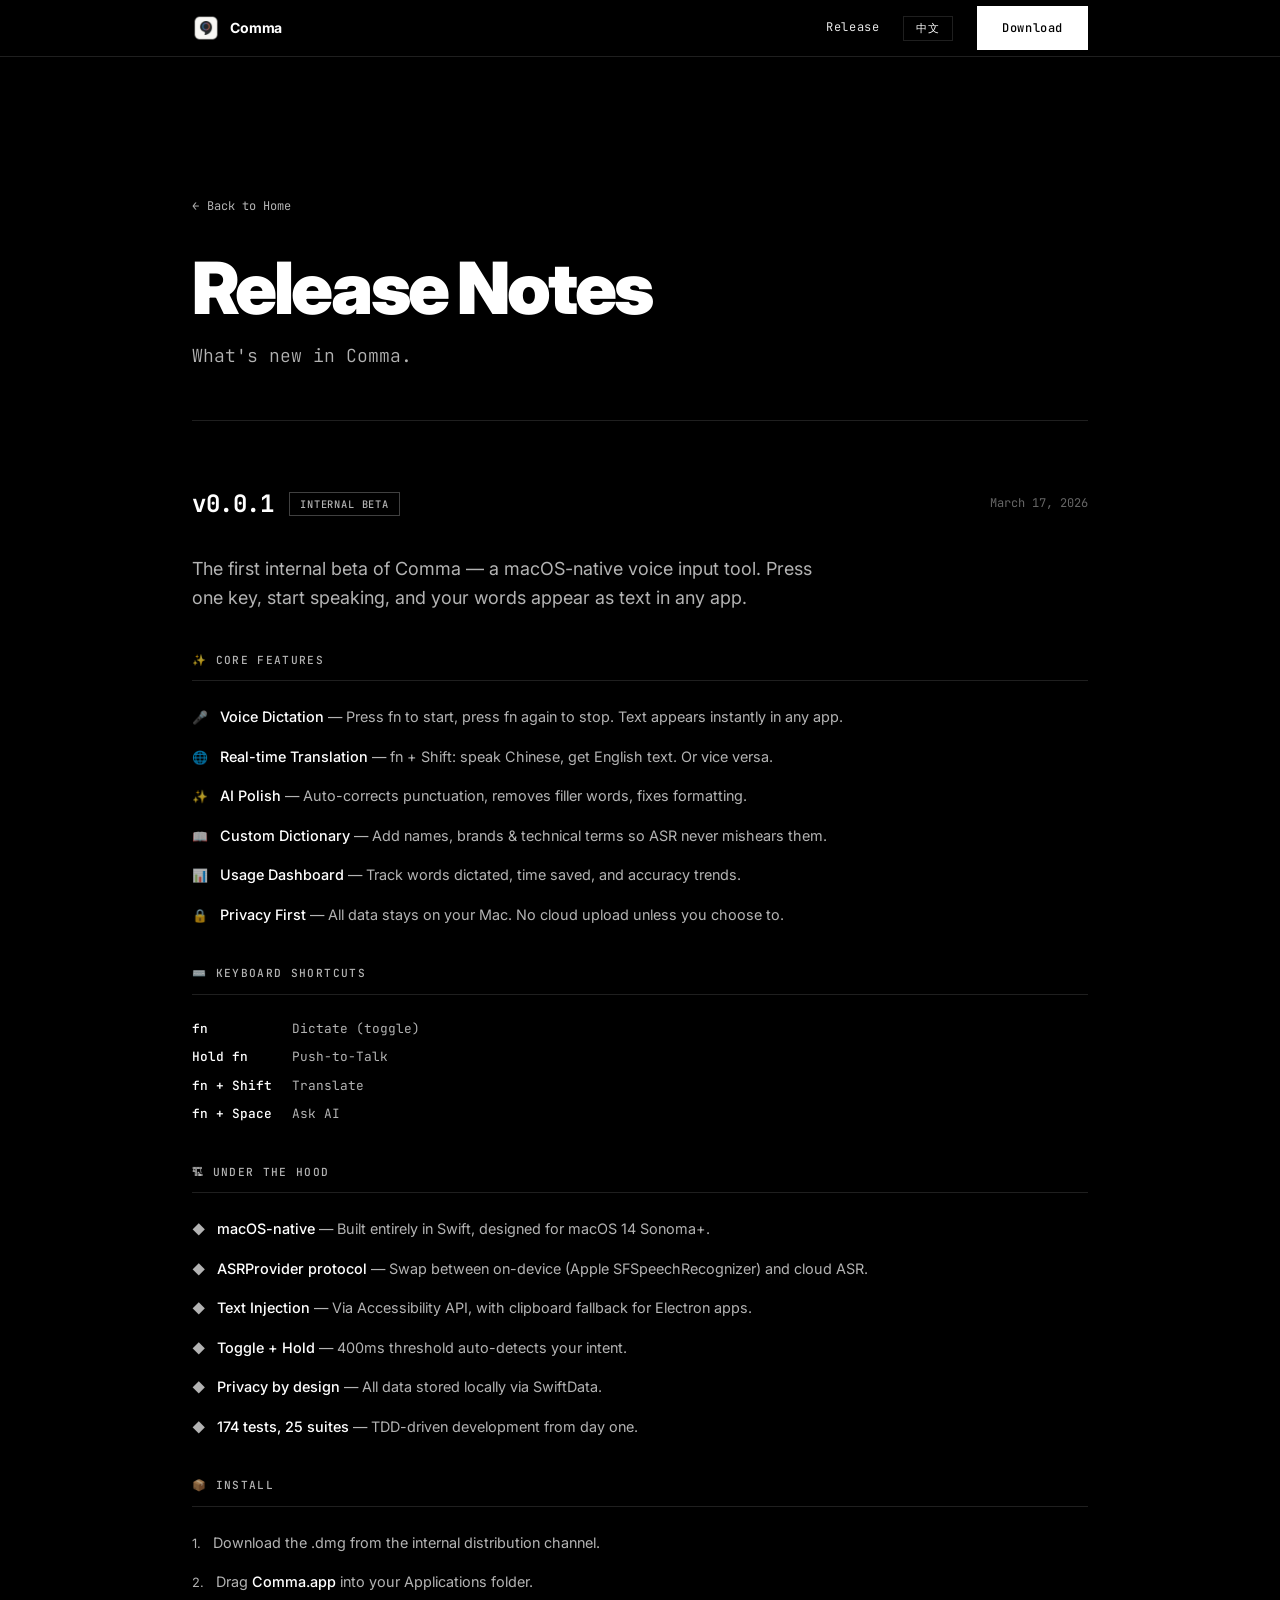
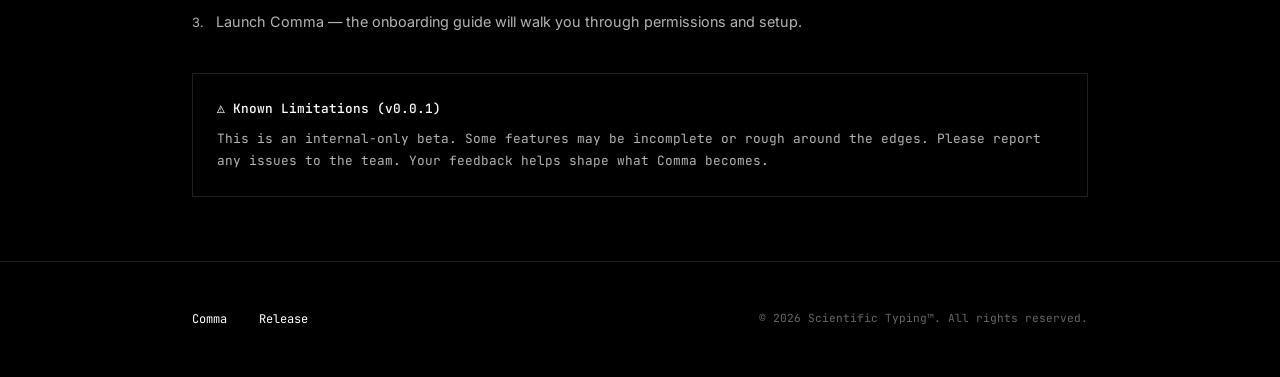
==== release.html @ 28bff894 "feat: add Release Notes page (v0.0.1 internal beta, bilingual EN/ZH)" ====
<!DOCTYPE html>
<html lang="en">

<head>
    <meta charset="UTF-8">
    <meta name="viewport" content="width=device-width, initial-scale=1.0">
    <title>Comma — Release Notes</title>
    <meta name="description" content="Comma release notes and changelog. Voice as a Keyboard for macOS.">
    <link rel="stylesheet" href="styles.css">
    <link rel="icon" href="app-icon.png" type="image/png">
    <style>
        /* ─── Release Page Overrides ─── */
        .release-page { padding-top: calc(var(--grid) * 14); }

        .release-header {
            padding: calc(var(--grid) * 10) 0 calc(var(--grid) * 6);
            border-bottom: 1px solid var(--gray-dim);
        }
        .release-header .label { margin-bottom: calc(var(--grid) * 2); }

        .release-entry {
            padding: calc(var(--grid) * 8) 0;
            border-bottom: 1px solid var(--gray-dim);
        }
        .release-entry:last-child { border-bottom: none; }

        .release-meta {
            display: flex; align-items: center; gap: calc(var(--grid) * 2);
            margin-bottom: calc(var(--grid) * 4); flex-wrap: wrap;
        }
        .release-version {
            font-family: var(--font-mono); font-size: 1.5rem; font-weight: 700;
            letter-spacing: -0.02em;
        }
        .release-badge {
            font-family: var(--font-mono); font-size: 0.65rem; font-weight: 500;
            letter-spacing: 0.08em; text-transform: uppercase;
            padding: 3px 10px; border: 1px solid rgba(255,255,255,0.25);
            color: var(--gray-text);
        }
        .release-date {
            font-family: var(--font-mono); font-size: 0.75rem;
            color: var(--gray-mid); margin-left: auto;
        }

        .release-summary {
            font-family: var(--font-sans); font-size: 1.125rem; line-height: 1.6;
            color: var(--gray-text); margin-bottom: calc(var(--grid) * 5);
            max-width: 640px;
        }

        .release-section { margin-bottom: calc(var(--grid) * 5); }
        .release-section-title {
            font-family: var(--font-mono); font-size: 0.7rem; font-weight: 500;
            letter-spacing: 0.12em; text-transform: uppercase;
            color: var(--gray-text);
            padding-bottom: calc(var(--grid) * 1.5);
            border-bottom: 1px solid var(--gray-dim);
            margin-bottom: calc(var(--grid) * 3);
        }

        .release-list { list-style: none; display: flex; flex-direction: column; gap: calc(var(--grid) * 2); }
        .release-list li {
            display: flex; align-items: flex-start; gap: 12px;
            font-family: var(--font-sans); font-size: 0.9rem; line-height: 1.6;
            color: var(--gray-text);
        }
        .release-list li .icon {
            font-size: 0.8rem; flex-shrink: 0; margin-top: 3px;
        }
        .release-list li strong { color: var(--white); font-weight: 500; }

        .release-shortcuts {
            display: grid; grid-template-columns: auto 1fr; gap: 8px 20px;
            font-family: var(--font-mono); font-size: 0.8rem;
        }
        .release-shortcuts dt { color: var(--white); font-weight: 500; }
        .release-shortcuts dd { color: var(--gray-text); margin: 0; }

        .release-note-box {
            border: 1px solid var(--gray-dim); padding: calc(var(--grid) * 3);
            margin-top: calc(var(--grid) * 4);
        }
        .release-note-box p {
            font-family: var(--font-mono); font-size: 0.8rem; line-height: 1.7;
            color: var(--gray-text);
        }
        .release-note-box .note-title {
            font-weight: 500; color: var(--white); margin-bottom: calc(var(--grid) * 1);
        }

        .back-link {
            display: inline-flex; align-items: center; gap: 8px;
            font-family: var(--font-mono); font-size: 0.75rem;
            color: var(--gray-text); border-bottom: none;
            transition: color var(--dur);
        }
        .back-link:hover { color: var(--white); opacity: 1; }
    </style>
</head>

<body data-lang="en">

    <!-- Navigation -->
    <nav id="mainNav">
        <div class="container">
            <a href="index.html" class="brand">
                <img src="app-icon.png" alt="Comma" class="brand-icon">
                <span>Comma</span>
            </a>
            <div class="links">
                <a href="release.html" style="color:var(--white);opacity:0.9;"><span data-i18n="nav_release">Release</span></a>
                <button class="lang-toggle" id="langToggle" aria-label="Switch language">
                    <span class="lang-label" data-lang="en">中文</span>
                    <span class="lang-label" data-lang="zh" style="display:none;">EN</span>
                </button>
                <a href="index.html#install" class="btn btn-filled"><span data-i18n="nav_download">Download</span></a>
            </div>
        </div>
    </nav>

    <div class="release-page">
        <div class="container">

            <!-- Header -->
            <div class="release-header">
                <a href="index.html" class="back-link">← <span data-i18n="back_home">Back to Home</span></a>
                <h1 class="mt-4" data-i18n="release_title">Release Notes</h1>
                <p class="subtitle mt-2" data-i18n="release_desc">What's new in Comma.</p>
            </div>

            <!-- v0.0.1 -->
            <div class="release-entry">
                <div class="release-meta">
                    <span class="release-version">v0.0.1</span>
                    <span class="release-badge" data-i18n="badge_alpha">Internal Beta</span>
                    <span class="release-date">March 17, 2026</span>
                </div>

                <p class="release-summary" data-i18n="v001_summary">
                    The first internal beta of Comma — a macOS-native voice input tool. Press one key, start speaking, and your words appear as text in any app.
                </p>

                <!-- Core Features -->
                <div class="release-section">
                    <h3 class="release-section-title" data-i18n="section_features">✨ Core Features</h3>
                    <ul class="release-list">
                        <li><span class="icon">🎤</span> <span data-i18n="feat_1"><strong>Voice Dictation</strong> — Press fn to start, press fn again to stop. Text appears instantly in any app.</span></li>
                        <li><span class="icon">🌐</span> <span data-i18n="feat_2"><strong>Real-time Translation</strong> — fn + Shift: speak Chinese, get English text. Or vice versa.</span></li>
                        <li><span class="icon">✨</span> <span data-i18n="feat_3"><strong>AI Polish</strong> — Auto-corrects punctuation, removes filler words, fixes formatting.</span></li>
                        <li><span class="icon">📖</span> <span data-i18n="feat_4"><strong>Custom Dictionary</strong> — Add names, brands & technical terms so ASR never mishears them.</span></li>
                        <li><span class="icon">📊</span> <span data-i18n="feat_5"><strong>Usage Dashboard</strong> — Track words dictated, time saved, and accuracy trends.</span></li>
                        <li><span class="icon">🔒</span> <span data-i18n="feat_6"><strong>Privacy First</strong> — All data stays on your Mac. No cloud upload unless you choose to.</span></li>
                    </ul>
                </div>

                <!-- Keyboard Shortcuts -->
                <div class="release-section">
                    <h3 class="release-section-title" data-i18n="section_shortcuts">⌨️ Keyboard Shortcuts</h3>
                    <dl class="release-shortcuts">
                        <dt>fn</dt>
                        <dd data-i18n="sc_1">Dictate (toggle)</dd>
                        <dt data-i18n="sc_hold">Hold fn</dt>
                        <dd data-i18n="sc_2">Push-to-Talk</dd>
                        <dt>fn + Shift</dt>
                        <dd data-i18n="sc_3">Translate</dd>
                        <dt>fn + Space</dt>
                        <dd data-i18n="sc_4">Ask AI</dd>
                    </dl>
                </div>

                <!-- Architecture -->
                <div class="release-section">
                    <h3 class="release-section-title" data-i18n="section_arch">🏗 Under the Hood</h3>
                    <ul class="release-list">
                        <li><span class="icon">◆</span> <span data-i18n="arch_1"><strong>macOS-native</strong> — Built entirely in Swift, designed for macOS 14 Sonoma+.</span></li>
                        <li><span class="icon">◆</span> <span data-i18n="arch_2"><strong>ASRProvider protocol</strong> — Swap between on-device (Apple SFSpeechRecognizer) and cloud ASR.</span></li>
                        <li><span class="icon">◆</span> <span data-i18n="arch_3"><strong>Text Injection</strong> — Via Accessibility API, with clipboard fallback for Electron apps.</span></li>
                        <li><span class="icon">◆</span> <span data-i18n="arch_4"><strong>Toggle + Hold</strong> — 400ms threshold auto-detects your intent.</span></li>
                        <li><span class="icon">◆</span> <span data-i18n="arch_5"><strong>Privacy by design</strong> — All data stored locally via SwiftData.</span></li>
                        <li><span class="icon">◆</span> <span data-i18n="arch_6"><strong>174 tests, 25 suites</strong> — TDD-driven development from day one.</span></li>
                    </ul>
                </div>

                <!-- Install -->
                <div class="release-section">
                    <h3 class="release-section-title" data-i18n="section_install">📦 Install</h3>
                    <ul class="release-list">
                        <li><span class="icon">1.</span> <span data-i18n="inst_1">Download the .dmg from the internal distribution channel.</span></li>
                        <li><span class="icon">2.</span> <span data-i18n="inst_2">Drag <strong>Comma.app</strong> into your Applications folder.</span></li>
                        <li><span class="icon">3.</span> <span data-i18n="inst_3">Launch Comma — the onboarding guide will walk you through permissions and setup.</span></li>
                    </ul>
                </div>

                <!-- Known Limitations -->
                <div class="release-note-box">
                    <p class="note-title" data-i18n="note_title">⚠️ Known Limitations (v0.0.1)</p>
                    <p data-i18n="note_body">This is an internal-only beta. Some features may be incomplete or rough around the edges. Please report any issues to the team. Your feedback helps shape what Comma becomes.</p>
                </div>

            </div>
        </div>
    </div>

    <!-- Footer -->
    <footer>
        <div class="container">
            <div class="footer-links">
                <a href="index.html">Comma</a>
                <a href="release.html"><span data-i18n="nav_release">Release</span></a>
            </div>
            <p class="copyright">© 2026 Scientific Typing™. All rights reserved.</p>
        </div>
    </footer>

    <script>
        const i18n = {
            en: {
                nav_release: 'Release',
                nav_download: 'Download',
                back_home: 'Back to Home',
                release_title: 'Release Notes',
                release_desc: "What's new in Comma.",
                badge_alpha: 'Internal Beta',
                v001_summary: 'The first internal beta of Comma — a macOS-native voice input tool. Press one key, start speaking, and your words appear as text in any app.',
                section_features: '✨ Core Features',
                feat_1: '<strong>Voice Dictation</strong> — Press fn to start, press fn again to stop. Text appears instantly in any app.',
                feat_2: '<strong>Real-time Translation</strong> — fn + Shift: speak Chinese, get English text. Or vice versa.',
                feat_3: '<strong>AI Polish</strong> — Auto-corrects punctuation, removes filler words, fixes formatting.',
                feat_4: '<strong>Custom Dictionary</strong> — Add names, brands & technical terms so ASR never mishears them.',
                feat_5: '<strong>Usage Dashboard</strong> — Track words dictated, time saved, and accuracy trends.',
                feat_6: '<strong>Privacy First</strong> — All data stays on your Mac. No cloud upload unless you choose to.',
                section_shortcuts: '⌨️ Keyboard Shortcuts',
                sc_1: 'Dictate (toggle)',
                sc_hold: 'Hold fn',
                sc_2: 'Push-to-Talk',
                sc_3: 'Translate',
                sc_4: 'Ask AI',
                section_arch: '🏗 Under the Hood',
                arch_1: '<strong>macOS-native</strong> — Built entirely in Swift, designed for macOS 14 Sonoma+.',
                arch_2: '<strong>ASRProvider protocol</strong> — Swap between on-device (Apple SFSpeechRecognizer) and cloud ASR.',
                arch_3: '<strong>Text Injection</strong> — Via Accessibility API, with clipboard fallback for Electron apps.',
                arch_4: '<strong>Toggle + Hold</strong> — 400ms threshold auto-detects your intent.',
                arch_5: '<strong>Privacy by design</strong> — All data stored locally via SwiftData.',
                arch_6: '<strong>174 tests, 25 suites</strong> — TDD-driven development from day one.',
                section_install: '📦 Install',
                inst_1: 'Download the .dmg from the internal distribution channel.',
                inst_2: 'Drag <strong>Comma.app</strong> into your Applications folder.',
                inst_3: 'Launch Comma — the onboarding guide will walk you through permissions and setup.',
                note_title: '⚠️ Known Limitations (v0.0.1)',
                note_body: 'This is an internal-only beta. Some features may be incomplete or rough around the edges. Please report any issues to the team. Your feedback helps shape what Comma becomes.',
            },
            zh: {
                nav_release: '版本动态',
                nav_download: '下载',
                back_home: '返回首页',
                release_title: '版本动态',
                release_desc: 'Comma 的最新更新。',
                badge_alpha: '内部测试',
                v001_summary: 'Comma 首个内部测试版 — 一款 macOS 原生语音输入工具。按一个键，开始说话，文字直接出现在你正在使用的任何应用中。',
                section_features: '✨ 核心功能',
                feat_1: '<strong>语音输入</strong> — 按 fn 开始，再按 fn 结束。文字即时出现在任何应用中。',
                feat_2: '<strong>实时翻译</strong> — fn + Shift：说中文出英文，反之亦然。',
                feat_3: '<strong>AI 润色</strong> — 自动纠正标点、去除口头语、优化格式。',
                feat_4: '<strong>自定义词典</strong> — 添加人名、品牌名和专业术语，语音识别不再出错。',
                feat_5: '<strong>使用仪表板</strong> — 追踪输入字数、节省时间和准确率趋势。',
                feat_6: '<strong>隐私优先</strong> — 所有数据存在本地 Mac 上，不会上传到云端。',
                section_shortcuts: '⌨️ 快捷键',
                sc_1: '语音输入（切换）',
                sc_hold: '长按 fn',
                sc_2: '按住说话',
                sc_3: '翻译模式',
                sc_4: 'AI 问答',
                section_arch: '🏗 技术架构',
                arch_1: '<strong>macOS 原生</strong> — 全 Swift 开发，专为 macOS 14 Sonoma+ 设计。',
                arch_2: '<strong>ASRProvider 协议</strong> — 可在本地（Apple SFSpeechRecognizer）和云端 ASR 间切换。',
                arch_3: '<strong>文本注入</strong> — 通过辅助功能 API 实现，Electron 应用使用剪贴板兜底。',
                arch_4: '<strong>切换 + 长按</strong> — 400ms 阈值自动检测你的操作意图。',
                arch_5: '<strong>隐私优先</strong> — 所有数据通过 SwiftData 存储在本地。',
                arch_6: '<strong>174 个测试，25 个测试套件</strong> — 从第一天起采用 TDD 开发。',
                section_install: '📦 安装',
                inst_1: '从内部分发渠道下载 .dmg 安装包。',
                inst_2: '将 <strong>Comma.app</strong> 拖入「应用程序」文件夹。',
                inst_3: '启动 Comma — 引导程序会带你完成权限设置。',
                note_title: '⚠️ 已知限制（v0.0.1）',
                note_body: '这是内部测试版，部分功能可能尚未完善。请向团队反馈你遇到的任何问题，你的反馈将帮助塑造 Comma 的未来。',
            }
        };

        let currentLang = 'en';
        function setLang(lang) {
            currentLang = lang;
            document.body.setAttribute('data-lang', lang);
            document.querySelectorAll('[data-i18n]').forEach(el => {
                const key = el.getAttribute('data-i18n');
                if (i18n[lang][key]) {
                    if (i18n[lang][key].includes('<strong>')) {
                        el.innerHTML = i18n[lang][key];
                    } else {
                        el.textContent = i18n[lang][key];
                    }
                }
            });
            document.querySelectorAll('.lang-label').forEach(el => {
                el.style.display = el.getAttribute('data-lang') === lang ? 'inline' : 'none';
            });
            document.documentElement.lang = lang === 'zh' ? 'zh-CN' : 'en';
        }
        document.getElementById('langToggle').addEventListener('click', () => setLang(currentLang === 'en' ? 'zh' : 'en'));
    </script>

</body>
</html>
---- styles.css ----
/* === COMMA — Voice as a Keyboard === */
/* Pure Black #000 & Pure White #FFF. */

@import url('https://fonts.googleapis.com/css2?family=Inter:wght@300;400;500;600;700;900&family=JetBrains+Mono:wght@300;400;500;700&display=swap');

/* ─── Design Tokens ─── */
:root {
    --black: #000000;
    --white: #FFFFFF;
    --gray-dim: rgba(255, 255, 255, 0.12);
    --gray-mid: rgba(255, 255, 255, 0.4);
    --gray-text: rgba(255, 255, 255, 0.7);
    --font-sans: 'Inter', 'Helvetica Neue', Arial, sans-serif;
    --font-mono: 'JetBrains Mono', 'SF Mono', monospace;
    --grid: 8px;
    --max-w: 960px;
    --ease: cubic-bezier(0.4, 0, 0.2, 1);
    --ease-out: cubic-bezier(0, 0, 0.2, 1);
    --ease-spring: cubic-bezier(0.34, 1.56, 0.64, 1);
    --dur: 0.3s;
    --dur-slow: 0.6s;
    --dur-reveal: 0.8s;
}

/* ─── Reset ─── */
*, *::before, *::after { margin: 0; padding: 0; box-sizing: border-box; }

html {
    font-size: 16px;
    -webkit-font-smoothing: antialiased;
    -moz-osx-font-smoothing: grayscale;
    scroll-behavior: smooth;
}

body {
    font-family: var(--font-sans);
    background: var(--black);
    color: var(--white);
    line-height: 1.6;
    min-height: 100vh;
    overflow-x: hidden;
}

/* ─── Scroll Progress Bar ─── */
.scroll-progress {
    position: fixed; top: 0; left: 0; width: 0%; height: 2px;
    background: var(--white); z-index: 200; transition: width 0.05s linear;
}

/* ─── Section Nav Dots ─── */
.section-nav {
    position: fixed; right: calc(var(--grid) * 3); top: 50%;
    transform: translateY(-50%); z-index: 150;
    display: flex; flex-direction: column; gap: 16px;
}

.section-nav .dot {
    width: 8px; height: 8px; border-radius: 50%;
    border: 1px solid var(--white); background: transparent;
    cursor: pointer; transition: all var(--dur) var(--ease); position: relative;
}
.section-nav .dot.active { background: var(--white); transform: scale(1.4); }
.section-nav .dot::after {
    content: attr(data-label); position: absolute; right: 20px; top: 50%;
    transform: translateY(-50%); font-family: var(--font-mono); font-size: 0.625rem;
    letter-spacing: 0.05em; white-space: nowrap; opacity: 0;
    pointer-events: none; transition: opacity var(--dur) var(--ease);
}
.section-nav .dot:hover::after { opacity: 0.7; }

/* ─── Navigation ─── */
nav {
    position: fixed; top: 0; left: 0; right: 0; z-index: 100;
    background: rgba(0, 0, 0, 0.85); backdrop-filter: blur(20px);
    -webkit-backdrop-filter: blur(20px);
    border-bottom: 1px solid var(--gray-dim);
    transition: transform var(--dur) var(--ease), background var(--dur);
}
nav.hidden { transform: translateY(-100%); }
nav .container {
    display: flex; align-items: center; justify-content: space-between;
    height: calc(var(--grid) * 7);
}
nav .brand {
    font-family: var(--font-sans); font-weight: 700; font-size: 0.875rem;
    text-decoration: none; border-bottom: none; letter-spacing: -0.01em;
    display: inline-flex; align-items: center; gap: 10px;
    transition: opacity var(--dur);
}
nav .brand:hover { opacity: 0.7; }
nav .brand .brand-icon { width: 28px; height: 28px; border-radius: 6px; }
nav .links { display: flex; align-items: center; gap: calc(var(--grid) * 3); }
nav .links a {
    font-family: var(--font-mono); font-size: 0.75rem; letter-spacing: 0.05em;
    border-bottom: none; text-decoration: none; position: relative;
    transition: opacity var(--dur);
}
nav .links a:hover { opacity: 0.6; }
nav .links a::after {
    content: ''; position: absolute; left: 0; bottom: -2px;
    width: 0; height: 1px; background: var(--white);
    transition: width var(--dur) var(--ease);
}
nav .links a:hover::after { width: 100%; }

/* Language Toggle */
.lang-toggle {
    font-family: var(--font-mono); font-size: 0.7rem; letter-spacing: 0.08em;
    background: transparent; border: 1px solid var(--gray-dim);
    color: var(--white); padding: 4px 12px; cursor: pointer;
    transition: all var(--dur) var(--ease);
}
.lang-toggle:hover { border-color: var(--white); background: rgba(255,255,255,0.05); }

/* ─── Container ─── */
.container { max-width: var(--max-w); margin: 0 auto; padding: 0 calc(var(--grid) * 4); }
.spacer-nav { height: calc(var(--grid) * 7); }

/* ─── Links ─── */
a { color: var(--white); text-decoration: none; border-bottom: 1px solid rgba(255,255,255,0.3); transition: all var(--dur) var(--ease); }
a:hover { opacity: 0.7; border-bottom-color: var(--white); }

/* ─── Sections ─── */
section { padding: calc(var(--grid) * 14) 0; border-bottom: 1px solid var(--gray-dim); position: relative; }
section:last-of-type { border-bottom: none; }

/* ─── Typography ─── */
h1 { font-family: var(--font-sans); font-size: clamp(2.5rem, 6vw, 4.5rem); font-weight: 900; letter-spacing: -0.04em; line-height: 1.05; }
h2 { font-family: var(--font-sans); font-size: clamp(1.5rem, 3.5vw, 2.5rem); font-weight: 700; letter-spacing: -0.03em; line-height: 1.15; margin-bottom: calc(var(--grid) * 4); }
h3 { font-family: var(--font-sans); font-size: 1.25rem; font-weight: 500; line-height: 1.4; margin-bottom: calc(var(--grid) * 2); }
.mono { font-family: var(--font-mono); }
.label { font-family: var(--font-mono); font-size: 0.7rem; font-weight: 400; letter-spacing: 0.12em; text-transform: uppercase; color: var(--gray-text); }
.subtitle { font-family: var(--font-mono); font-size: 1.125rem; font-weight: 300; line-height: 1.7; color: var(--gray-text); }
.small { font-size: 0.875rem; color: var(--gray-text); }

/* ─── Scroll Reveal ─── */
.reveal { opacity: 0; transform: translateY(40px); transition: opacity var(--dur-reveal) var(--ease-out), transform var(--dur-reveal) var(--ease-out); }
.reveal.visible { opacity: 1; transform: translateY(0); }
.reveal-scale { opacity: 0; transform: scale(0.9); transition: opacity var(--dur-reveal) var(--ease-out), transform var(--dur-reveal) var(--ease-spring); }
.reveal-scale.visible { opacity: 1; transform: scale(1); }
.stagger>* { opacity: 0; transform: translateY(20px); transition: opacity 0.5s var(--ease-out), transform 0.5s var(--ease-out); }
.stagger.visible>* { opacity: 1; transform: translateY(0); }
.stagger.visible>*:nth-child(1) { transition-delay: 0.05s; }
.stagger.visible>*:nth-child(2) { transition-delay: 0.15s; }
.stagger.visible>*:nth-child(3) { transition-delay: 0.25s; }
.stagger.visible>*:nth-child(4) { transition-delay: 0.35s; }
.stagger.visible>*:nth-child(5) { transition-delay: 0.45s; }
.stagger.visible>*:nth-child(6) { transition-delay: 0.55s; }

/* ─── Hero ─── */
.hero {
    min-height: 100vh; display: flex; flex-direction: column;
    align-items: center; justify-content: center; text-align: center;
    padding: calc(var(--grid) * 16) 0; position: relative; overflow: hidden;
}

.hero-bg-grid {
    position: absolute; inset: 0;
    background-image:
        linear-gradient(rgba(255,255,255,0.03) 1px, transparent 1px),
        linear-gradient(90deg, rgba(255,255,255,0.03) 1px, transparent 1px);
    background-size: 40px 40px;
    mask-image: radial-gradient(ellipse 60% 60% at 50% 50%, black 20%, transparent 70%);
    -webkit-mask-image: radial-gradient(ellipse 60% 60% at 50% 50%, black 20%, transparent 70%);
    pointer-events: none;
}

/* Hero Logo */
.hero-logo-wrap {
    position: relative; display: inline-flex;
    align-items: center; justify-content: center;
    margin-bottom: calc(var(--grid) * 4);
}
.hero-logo { width: 96px; height: 96px; border-radius: 20px; position: relative; z-index: 1; }
.logo-pulse {
    position: absolute; width: 140px; height: 140px;
    top: 50%; left: 50%; transform: translate(-50%, -50%); pointer-events: none;
}

.hero .brand-title {
    font-family: var(--font-mono); font-size: 0.875rem; font-weight: 400;
    letter-spacing: 0.1em; color: var(--gray-text);
    margin-bottom: calc(var(--grid) * 4);
}
.hero h1 {
    margin-bottom: calc(var(--grid) * 3);
    max-width: 720px;
    font-size: clamp(1.8rem, 4vw, 3rem);
    line-height: 1.3;
    letter-spacing: -0.02em;
}

/* Typewriter cursor */
.hero h1 .cursor {
    display: inline-block; width: 3px; height: 0.9em;
    background: var(--white); margin-left: 4px;
    animation: blink 1s steps(1) infinite; vertical-align: text-bottom;
}
@keyframes blink { 0%, 100% { opacity: 1; } 50% { opacity: 0; } }

.hero .subtitle { max-width: 500px; margin-left: auto; margin-right: auto; text-align: center; }

/* Hero Sound Wave */
.hero-wave-wrap {
    position: absolute; bottom: 60px; left: 0; right: 0;
    height: 80px; pointer-events: none; z-index: 0;
}
.hero-wave { width: 100%; height: 100%; }

/* Scroll hint */
.scroll-hint {
    position: absolute; bottom: calc(var(--grid) * 6); left: 50%; transform: translateX(-50%);
    display: flex; flex-direction: column; align-items: center; gap: 8px;
    animation: float 2.5s ease-in-out infinite; z-index: 1;
}
.scroll-hint .line { width: 1px; height: 40px; background: linear-gradient(to bottom, var(--white), transparent); }
.scroll-hint .label { font-size: 0.6rem; letter-spacing: 0.15em; }
@keyframes float { 0%, 100% { transform: translateX(-50%) translateY(0); } 50% { transform: translateX(-50%) translateY(8px); } }

/* ─── Problem List ─── */
.problem-list { list-style: none; display: flex; flex-direction: column; gap: calc(var(--grid) * 3); }
.problem-list li {
    font-family: var(--font-mono); font-size: 1.125rem; font-weight: 300;
    padding-left: calc(var(--grid) * 4); position: relative;
    color: var(--gray-text); transition: color var(--dur), transform var(--dur);
}
.problem-list li::before { content: '—'; position: absolute; left: 0; color: var(--gray-mid); transition: color var(--dur); }
.problem-list li:hover { color: var(--white); transform: translateX(4px); }
.problem-list li:hover::before { color: var(--white); }

/* ─── Method Section ─── */
.method-visual { display: flex; justify-content: center; }
.fn-key-svg { width: 100%; max-width: 400px; height: auto; }
.method-words { display: flex; flex-wrap: wrap; gap: calc(var(--grid) * 1); justify-content: center; }
.method-word {
    font-family: var(--font-sans); font-size: clamp(2rem, 5vw, 3.5rem);
    font-weight: 900; letter-spacing: -0.03em;
    opacity: 0; transform: translateY(30px) scale(0.95);
    transition: opacity 0.6s var(--ease-out), transform 0.6s var(--ease-spring);
}
.method-word.active { opacity: 1; transform: translateY(0) scale(1); }

/* ─── Feature Grid ─── */
.feature-grid { display: grid; grid-template-columns: repeat(3, 1fr); gap: calc(var(--grid) * 3); }
.feature-card {
    border: 1px solid var(--gray-dim); padding: calc(var(--grid) * 4);
    position: relative; overflow: hidden;
    transition: border-color var(--dur), transform var(--dur) var(--ease); cursor: default;
}
.feature-card:hover { border-color: rgba(255,255,255,0.3); transform: translateY(-2px); }
.feature-card::before {
    content: ''; position: absolute; inset: 0;
    background: radial-gradient(circle at var(--mx, 50%) var(--my, 50%), rgba(255,255,255,0.04), transparent 50%);
    pointer-events: none; transition: opacity var(--dur); opacity: 0;
}
.feature-card:hover::before { opacity: 1; }
.feature-icon-wrap { width: 48px; height: 48px; margin-bottom: calc(var(--grid) * 2); }
.feature-icon-svg { width: 48px; height: 48px; }
.feature-card h3 { font-family: var(--font-mono); font-size: 0.85rem; letter-spacing: 0.04em; font-weight: 500; margin-bottom: calc(var(--grid) * 1); }
.feature-card p { font-size: 0.8rem; color: var(--gray-text); line-height: 1.5; }

/* ─── Shortcut Grid ─── */
.shortcut-grid { display: flex; flex-direction: column; gap: calc(var(--grid) * 2); }
.shortcut-card {
    display: flex; align-items: center; gap: calc(var(--grid) * 3);
    padding: calc(var(--grid) * 2.5) calc(var(--grid) * 3);
    border: 1px solid var(--gray-dim);
    transition: border-color var(--dur), background var(--dur); position: relative;
}
.shortcut-card:hover { border-color: rgba(255,255,255,0.25); background: rgba(255,255,255,0.02); }
.shortcut-keys { display: flex; align-items: center; gap: 6px; min-width: 140px; flex-shrink: 0; }
.shortcut-keys kbd {
    font-family: var(--font-mono); font-size: 0.75rem; font-weight: 500;
    padding: 4px 10px; border: 1px solid rgba(255,255,255,0.25); border-radius: 4px;
    background: rgba(255,255,255,0.05); color: var(--white); line-height: 1.4;
}
.key-plus { font-family: var(--font-mono); font-size: 0.65rem; color: var(--gray-mid); }
.shortcut-info { display: flex; flex-direction: column; gap: 2px; flex: 1; }
.shortcut-action { font-family: var(--font-sans); font-size: 0.875rem; font-weight: 500; }
.shortcut-desc { font-family: var(--font-mono); font-size: 0.7rem; color: var(--gray-text); }
.shortcut-indicator { width: 6px; height: 6px; flex-shrink: 0; }

/* ─── What It Is / Is Not Grid ─── */
.dual-grid { display: grid; grid-template-columns: 1fr 1fr; gap: calc(var(--grid) * 6); margin-top: calc(var(--grid) * 6); }
.dual-grid .col h3 {
    font-family: var(--font-mono); font-size: 0.75rem; letter-spacing: 0.1em;
    text-transform: uppercase; color: var(--gray-text);
    padding-bottom: calc(var(--grid) * 2); border-bottom: 1px solid var(--gray-dim);
    margin-bottom: calc(var(--grid) * 3);
}
.dual-grid ul { list-style: none; display: flex; flex-direction: column; gap: calc(var(--grid) * 2); }
.dual-grid li {
    font-family: var(--font-mono); font-size: 0.875rem; font-weight: 300;
    color: var(--gray-text); display: flex; align-items: center; gap: 10px;
    transition: color var(--dur);
}
.dual-grid li:hover { color: var(--white); }
.dual-grid li .icon { font-size: 0.75rem; flex-shrink: 0; }
.col-yes li .icon { color: var(--white); }
.col-no li .icon { color: var(--gray-mid); }

/* ─── Buttons ─── */
.btn {
    display: inline-flex; align-items: center; gap: calc(var(--grid) * 1);
    font-family: var(--font-mono); font-size: 0.875rem; font-weight: 500;
    padding: calc(var(--grid) * 1.5) calc(var(--grid) * 3);
    border: 1px solid var(--white); background: transparent;
    color: var(--white); cursor: pointer; transition: all var(--dur) var(--ease);
    text-decoration: none; border-bottom: 1px solid var(--white);
    position: relative; overflow: hidden;
}
.btn::before {
    content: ''; position: absolute; inset: 0; background: var(--white);
    transform: scaleX(0); transform-origin: left;
    transition: transform var(--dur) var(--ease); z-index: 0;
}
.btn:hover::before { transform: scaleX(1); }
.btn:hover { color: var(--black); opacity: 1; }
.btn span { position: relative; z-index: 1; }
.btn-filled { background: var(--white); color: var(--black); }
.btn-filled::before { background: var(--black); }
.btn-filled:hover { color: var(--white); }

/* ─── Install Section ─── */
.install-visual { display: flex; justify-content: center; }
.download-svg { width: 80px; height: 80px; }
.install-steps {
    display: flex; flex-direction: column; gap: calc(var(--grid) * 2);
    max-width: 480px; margin: 0 auto; text-align: left;
}
.install-step {
    display: flex; align-items: center; gap: calc(var(--grid) * 2);
    font-family: var(--font-mono); font-size: 0.8rem; color: var(--gray-text);
}
.step-num {
    width: 24px; height: 24px; border: 1px solid var(--gray-dim); border-radius: 50%;
    display: flex; align-items: center; justify-content: center;
    flex-shrink: 0; font-size: 0.7rem; color: var(--white);
}

/* ─── Footer ─── */
footer { padding: calc(var(--grid) * 6) 0; border-top: 1px solid var(--gray-dim); }
footer .container { display: flex; justify-content: space-between; align-items: center; }
footer .footer-links { display: flex; gap: calc(var(--grid) * 4); align-items: center; }
footer .footer-links a { font-family: var(--font-mono); font-size: 0.75rem; border-bottom: none; }
footer .copyright { font-family: var(--font-mono); font-size: 0.7rem; color: var(--gray-mid); }

/* ─── Back to Top ─── */
.back-to-top {
    position: fixed; bottom: calc(var(--grid) * 4); right: calc(var(--grid) * 4);
    width: 40px; height: 40px; border: 1px solid var(--gray-dim);
    background: rgba(0,0,0,0.8); backdrop-filter: blur(10px);
    color: var(--white); display: flex; align-items: center; justify-content: center;
    cursor: pointer; z-index: 90; opacity: 0; pointer-events: none;
    transform: translateY(10px); transition: all var(--dur) var(--ease);
}
.back-to-top.visible { opacity: 1; pointer-events: auto; transform: translateY(0); }
.back-to-top:hover { background: var(--white); color: var(--black); border-color: var(--white); }

/* ─── Utility ─── */
.text-center { text-align: center; }
.mt-1 { margin-top: calc(var(--grid) * 1); }
.mt-2 { margin-top: calc(var(--grid) * 2); }
.mt-3 { margin-top: calc(var(--grid) * 3); }
.mt-4 { margin-top: calc(var(--grid) * 4); }
.mt-6 { margin-top: calc(var(--grid) * 6); }
.mt-8 { margin-top: calc(var(--grid) * 8); }
.mb-2 { margin-bottom: calc(var(--grid) * 2); }
.mb-4 { margin-bottom: calc(var(--grid) * 4); }

/* ─── Responsive ─── */
@media (max-width: 768px) {
    .dual-grid { grid-template-columns: 1fr; }
    .feature-grid { grid-template-columns: 1fr 1fr; }
    .section-nav { display: none; }
    .shortcut-keys { min-width: 100px; }
}
@media (max-width: 480px) {
    h1 { font-size: 2.25rem; }
    .container { padding: 0 calc(var(--grid) * 3); }
    section { padding: calc(var(--grid) * 10) 0; }
    nav .links { gap: calc(var(--grid) * 2); }
    footer .container { flex-direction: column; gap: calc(var(--grid) * 2); }
    .feature-grid { grid-template-columns: 1fr; }
    .shortcut-keys { min-width: 80px; }
}
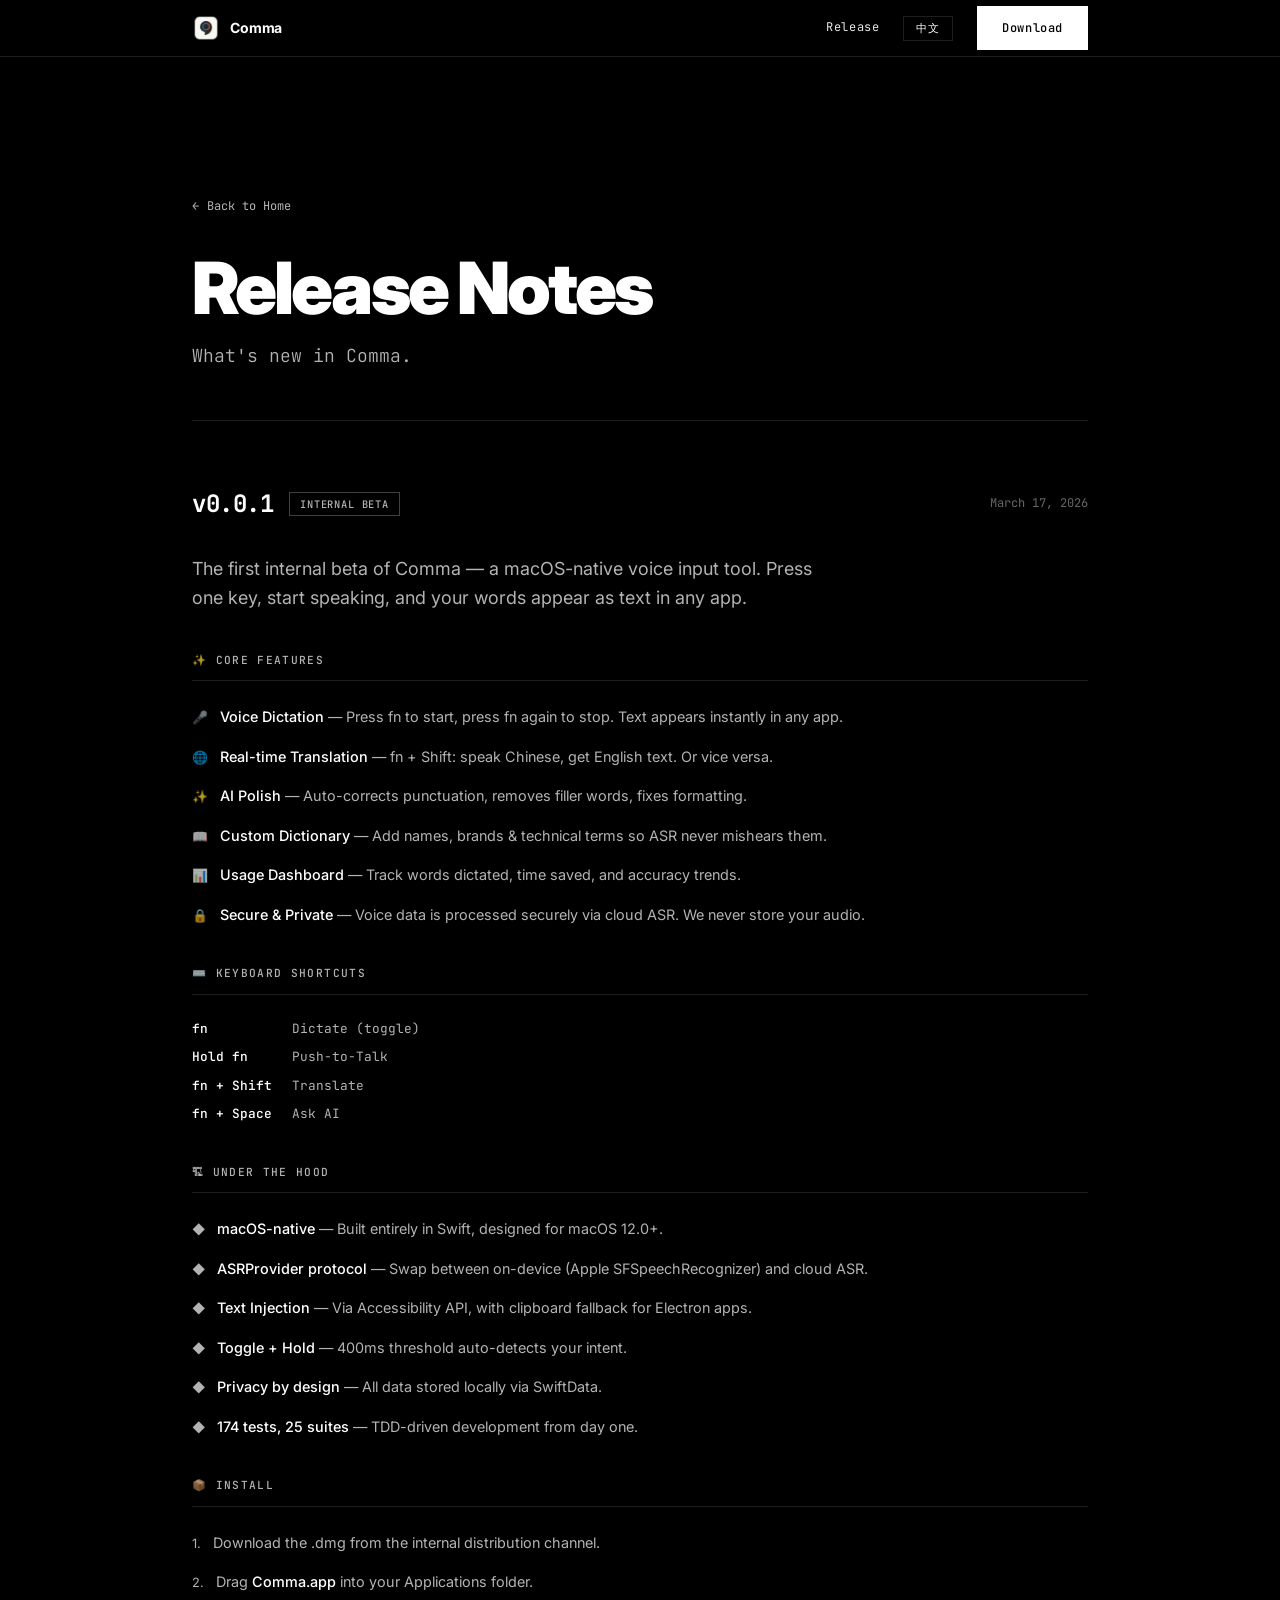
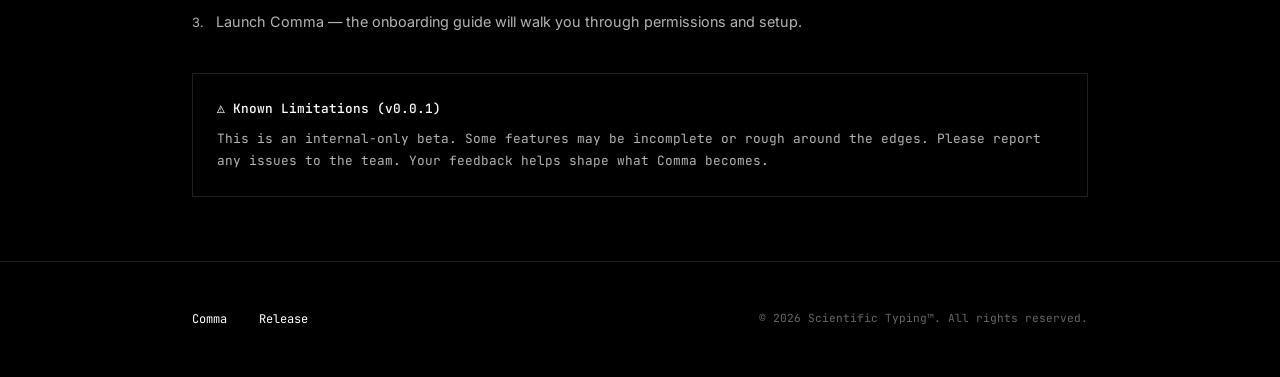
==== commit 82489716: "chore: update macOS required version to 12.0+" ====
--- a/release.html
+++ b/release.html
@@ -150,7 +150,7 @@
                         <li><span class="icon">✨</span> <span data-i18n="feat_3"><strong>AI Polish</strong> — Auto-corrects punctuation, removes filler words, fixes formatting.</span></li>
                         <li><span class="icon">📖</span> <span data-i18n="feat_4"><strong>Custom Dictionary</strong> — Add names, brands & technical terms so ASR never mishears them.</span></li>
                         <li><span class="icon">📊</span> <span data-i18n="feat_5"><strong>Usage Dashboard</strong> — Track words dictated, time saved, and accuracy trends.</span></li>
-                        <li><span class="icon">🔒</span> <span data-i18n="feat_6"><strong>Privacy First</strong> — All data stays on your Mac. No cloud upload unless you choose to.</span></li>
+                        <li><span class="icon">🔒</span> <span data-i18n="feat_6"><strong>Secure & Private</strong> — Voice data is processed securely via cloud ASR. We never store your audio.</span></li>
                     </ul>
                 </div>
 
@@ -173,7 +173,7 @@
                 <div class="release-section">
                     <h3 class="release-section-title" data-i18n="section_arch">🏗 Under the Hood</h3>
                     <ul class="release-list">
-                        <li><span class="icon">◆</span> <span data-i18n="arch_1"><strong>macOS-native</strong> — Built entirely in Swift, designed for macOS 14 Sonoma+.</span></li>
+                        <li><span class="icon">◆</span> <span data-i18n="arch_1"><strong>macOS-native</strong> — Built entirely in Swift, designed for macOS 12.0+.</span></li>
                         <li><span class="icon">◆</span> <span data-i18n="arch_2"><strong>ASRProvider protocol</strong> — Swap between on-device (Apple SFSpeechRecognizer) and cloud ASR.</span></li>
                         <li><span class="icon">◆</span> <span data-i18n="arch_3"><strong>Text Injection</strong> — Via Accessibility API, with clipboard fallback for Electron apps.</span></li>
                         <li><span class="icon">◆</span> <span data-i18n="arch_4"><strong>Toggle + Hold</strong> — 400ms threshold auto-detects your intent.</span></li>
@@ -229,7 +229,7 @@
                 feat_3: '<strong>AI Polish</strong> — Auto-corrects punctuation, removes filler words, fixes formatting.',
                 feat_4: '<strong>Custom Dictionary</strong> — Add names, brands & technical terms so ASR never mishears them.',
                 feat_5: '<strong>Usage Dashboard</strong> — Track words dictated, time saved, and accuracy trends.',
-                feat_6: '<strong>Privacy First</strong> — All data stays on your Mac. No cloud upload unless you choose to.',
+                feat_6: '<strong>Secure & Private</strong> — Voice data is processed securely via cloud ASR. We never store your audio.',
                 section_shortcuts: '⌨️ Keyboard Shortcuts',
                 sc_1: 'Dictate (toggle)',
                 sc_hold: 'Hold fn',
@@ -237,7 +237,7 @@
                 sc_3: 'Translate',
                 sc_4: 'Ask AI',
                 section_arch: '🏗 Under the Hood',
-                arch_1: '<strong>macOS-native</strong> — Built entirely in Swift, designed for macOS 14 Sonoma+.',
+                arch_1: '<strong>macOS-native</strong> — Built entirely in Swift, designed for macOS 12.0+.',
                 arch_2: '<strong>ASRProvider protocol</strong> — Swap between on-device (Apple SFSpeechRecognizer) and cloud ASR.',
                 arch_3: '<strong>Text Injection</strong> — Via Accessibility API, with clipboard fallback for Electron apps.',
                 arch_4: '<strong>Toggle + Hold</strong> — 400ms threshold auto-detects your intent.',
@@ -272,7 +272,7 @@
                 sc_3: '翻译模式',
                 sc_4: 'AI 问答',
                 section_arch: '🏗 技术架构',
-                arch_1: '<strong>macOS 原生</strong> — 全 Swift 开发，专为 macOS 14 Sonoma+ 设计。',
+                arch_1: '<strong>macOS 原生</strong> — 全 Swift 开发，专为 macOS 12.0+ 设计。',
                 arch_2: '<strong>ASRProvider 协议</strong> — 可在本地（Apple SFSpeechRecognizer）和云端 ASR 间切换。',
                 arch_3: '<strong>文本注入</strong> — 通过辅助功能 API 实现，Electron 应用使用剪贴板兜底。',
                 arch_4: '<strong>切换 + 长按</strong> — 400ms 阈值自动检测你的操作意图。',
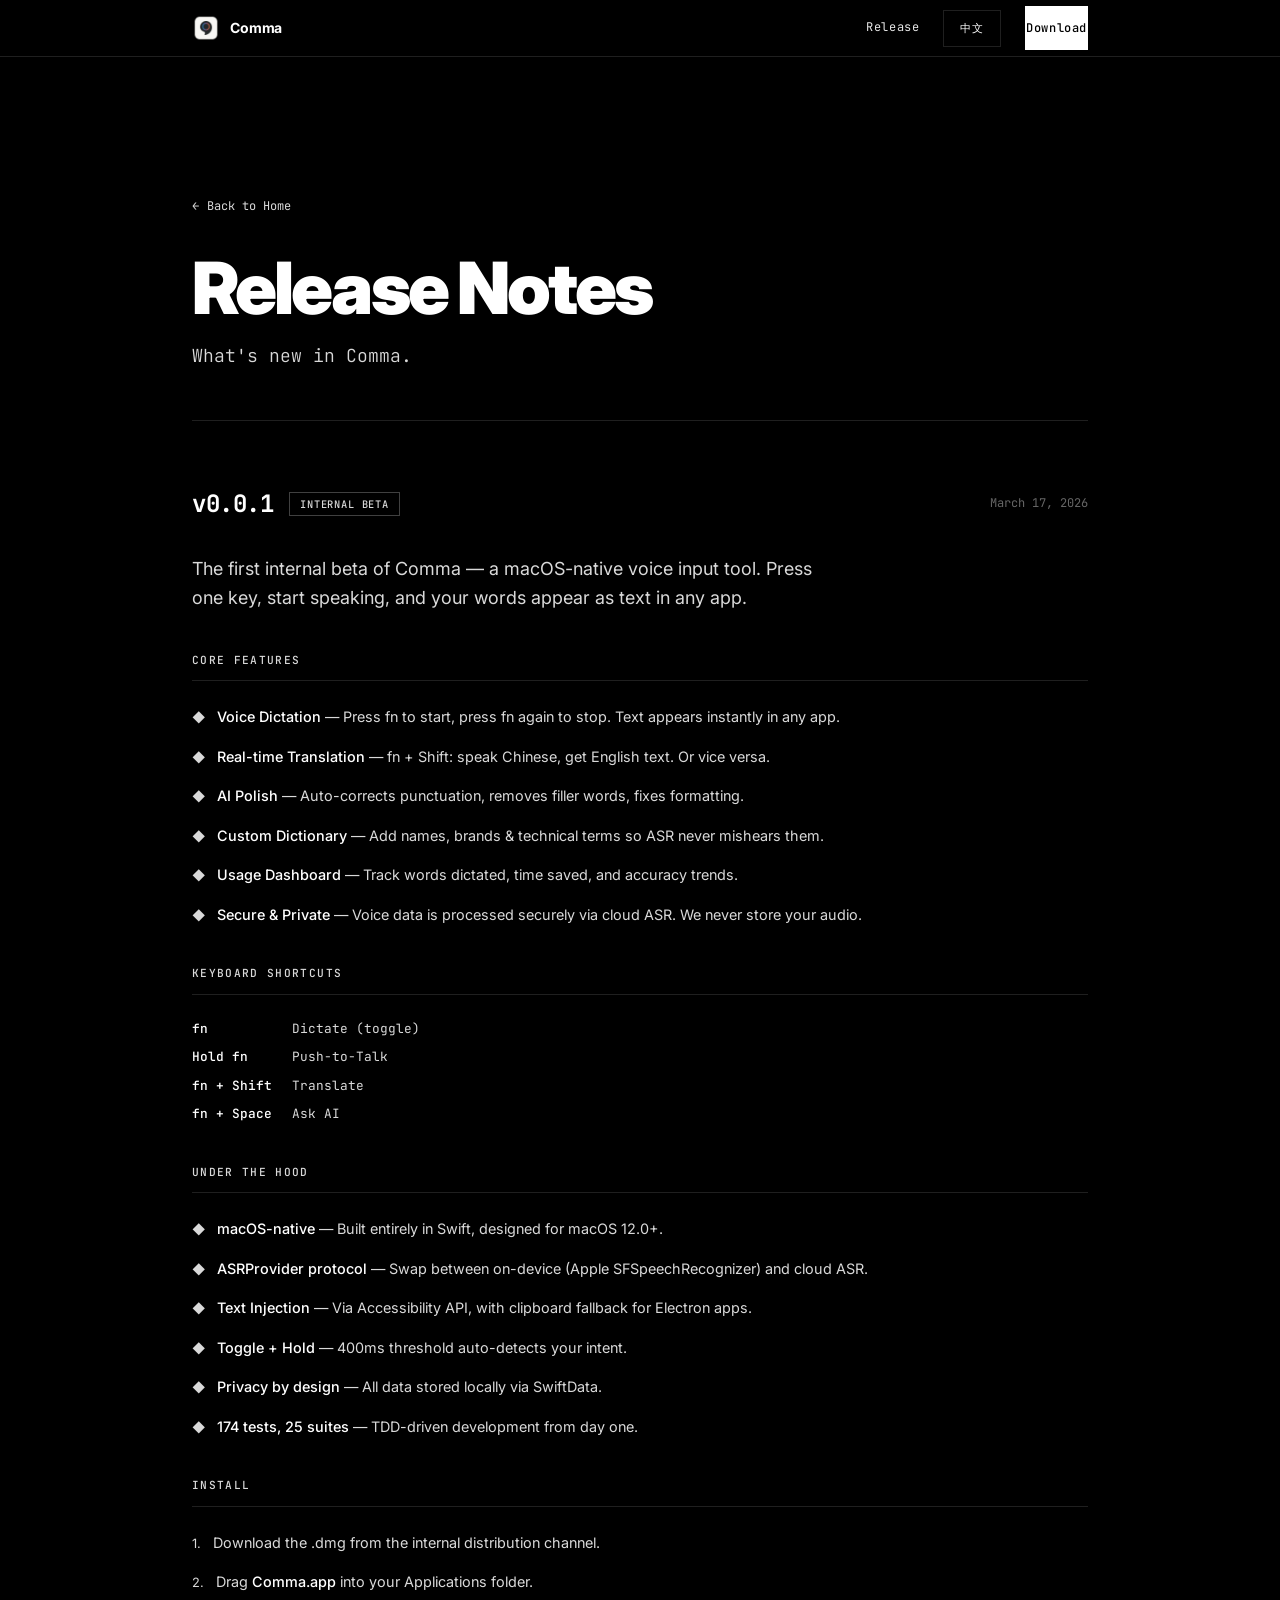
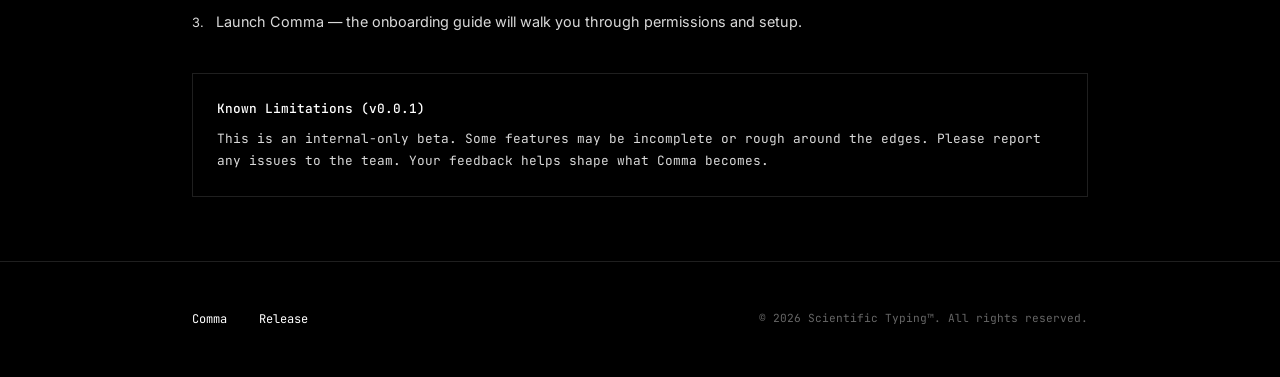
==== commit ae724ce5: "style(design): fix 12 design review findings — accessibility, typography, touch targets - Add prefer" ====
--- a/release.html
+++ b/release.html
@@ -4,6 +4,7 @@
 <head>
     <meta charset="UTF-8">
     <meta name="viewport" content="width=device-width, initial-scale=1.0">
+    <meta name="color-scheme" content="dark">
     <title>Comma — Release Notes</title>
     <meta name="description" content="Comma release notes and changelog. Voice as a Keyboard for macOS.">
     <link rel="stylesheet" href="styles.css">
@@ -143,20 +144,20 @@
 
                 <!-- Core Features -->
                 <div class="release-section">
-                    <h3 class="release-section-title" data-i18n="section_features">✨ Core Features</h3>
+                    <h3 class="release-section-title" data-i18n="section_features">Core Features</h3>
                     <ul class="release-list">
-                        <li><span class="icon">🎤</span> <span data-i18n="feat_1"><strong>Voice Dictation</strong> — Press fn to start, press fn again to stop. Text appears instantly in any app.</span></li>
-                        <li><span class="icon">🌐</span> <span data-i18n="feat_2"><strong>Real-time Translation</strong> — fn + Shift: speak Chinese, get English text. Or vice versa.</span></li>
-                        <li><span class="icon">✨</span> <span data-i18n="feat_3"><strong>AI Polish</strong> — Auto-corrects punctuation, removes filler words, fixes formatting.</span></li>
-                        <li><span class="icon">📖</span> <span data-i18n="feat_4"><strong>Custom Dictionary</strong> — Add names, brands & technical terms so ASR never mishears them.</span></li>
-                        <li><span class="icon">📊</span> <span data-i18n="feat_5"><strong>Usage Dashboard</strong> — Track words dictated, time saved, and accuracy trends.</span></li>
-                        <li><span class="icon">🔒</span> <span data-i18n="feat_6"><strong>Secure & Private</strong> — Voice data is processed securely via cloud ASR. We never store your audio.</span></li>
+                        <li><span class="icon">◆</span> <span data-i18n="feat_1"><strong>Voice Dictation</strong> — Press fn to start, press fn again to stop. Text appears instantly in any app.</span></li>
+                        <li><span class="icon">◆</span> <span data-i18n="feat_2"><strong>Real-time Translation</strong> — fn + Shift: speak Chinese, get English text. Or vice versa.</span></li>
+                        <li><span class="icon">◆</span> <span data-i18n="feat_3"><strong>AI Polish</strong> — Auto-corrects punctuation, removes filler words, fixes formatting.</span></li>
+                        <li><span class="icon">◆</span> <span data-i18n="feat_4"><strong>Custom Dictionary</strong> — Add names, brands & technical terms so ASR never mishears them.</span></li>
+                        <li><span class="icon">◆</span> <span data-i18n="feat_5"><strong>Usage Dashboard</strong> — Track words dictated, time saved, and accuracy trends.</span></li>
+                        <li><span class="icon">◆</span> <span data-i18n="feat_6"><strong>Secure & Private</strong> — Voice data is processed securely via cloud ASR. We never store your audio.</span></li>
                     </ul>
                 </div>
 
                 <!-- Keyboard Shortcuts -->
                 <div class="release-section">
-                    <h3 class="release-section-title" data-i18n="section_shortcuts">⌨️ Keyboard Shortcuts</h3>
+                    <h3 class="release-section-title" data-i18n="section_shortcuts">Keyboard Shortcuts</h3>
                     <dl class="release-shortcuts">
                         <dt>fn</dt>
                         <dd data-i18n="sc_1">Dictate (toggle)</dd>
@@ -171,7 +172,7 @@
 
                 <!-- Architecture -->
                 <div class="release-section">
-                    <h3 class="release-section-title" data-i18n="section_arch">🏗 Under the Hood</h3>
+                    <h3 class="release-section-title" data-i18n="section_arch">Under the Hood</h3>
                     <ul class="release-list">
                         <li><span class="icon">◆</span> <span data-i18n="arch_1"><strong>macOS-native</strong> — Built entirely in Swift, designed for macOS 12.0+.</span></li>
                         <li><span class="icon">◆</span> <span data-i18n="arch_2"><strong>ASRProvider protocol</strong> — Swap between on-device (Apple SFSpeechRecognizer) and cloud ASR.</span></li>
@@ -184,7 +185,7 @@
 
                 <!-- Install -->
                 <div class="release-section">
-                    <h3 class="release-section-title" data-i18n="section_install">📦 Install</h3>
+                    <h3 class="release-section-title" data-i18n="section_install">Install</h3>
                     <ul class="release-list">
                         <li><span class="icon">1.</span> <span data-i18n="inst_1">Download the .dmg from the internal distribution channel.</span></li>
                         <li><span class="icon">2.</span> <span data-i18n="inst_2">Drag <strong>Comma.app</strong> into your Applications folder.</span></li>
@@ -194,7 +195,7 @@
 
                 <!-- Known Limitations -->
                 <div class="release-note-box">
-                    <p class="note-title" data-i18n="note_title">⚠️ Known Limitations (v0.0.1)</p>
+                    <p class="note-title" data-i18n="note_title">Known Limitations (v0.0.1)</p>
                     <p data-i18n="note_body">This is an internal-only beta. Some features may be incomplete or rough around the edges. Please report any issues to the team. Your feedback helps shape what Comma becomes.</p>
                 </div>
 
@@ -223,31 +224,31 @@
                 release_desc: "What's new in Comma.",
                 badge_alpha: 'Internal Beta',
                 v001_summary: 'The first internal beta of Comma — a macOS-native voice input tool. Press one key, start speaking, and your words appear as text in any app.',
-                section_features: '✨ Core Features',
+                section_features: 'Core Features',
                 feat_1: '<strong>Voice Dictation</strong> — Press fn to start, press fn again to stop. Text appears instantly in any app.',
                 feat_2: '<strong>Real-time Translation</strong> — fn + Shift: speak Chinese, get English text. Or vice versa.',
                 feat_3: '<strong>AI Polish</strong> — Auto-corrects punctuation, removes filler words, fixes formatting.',
                 feat_4: '<strong>Custom Dictionary</strong> — Add names, brands & technical terms so ASR never mishears them.',
                 feat_5: '<strong>Usage Dashboard</strong> — Track words dictated, time saved, and accuracy trends.',
                 feat_6: '<strong>Secure & Private</strong> — Voice data is processed securely via cloud ASR. We never store your audio.',
-                section_shortcuts: '⌨️ Keyboard Shortcuts',
+                section_shortcuts: 'Keyboard Shortcuts',
                 sc_1: 'Dictate (toggle)',
                 sc_hold: 'Hold fn',
                 sc_2: 'Push-to-Talk',
                 sc_3: 'Translate',
                 sc_4: 'Ask AI',
-                section_arch: '🏗 Under the Hood',
+                section_arch: 'Under the Hood',
                 arch_1: '<strong>macOS-native</strong> — Built entirely in Swift, designed for macOS 12.0+.',
                 arch_2: '<strong>ASRProvider protocol</strong> — Swap between on-device (Apple SFSpeechRecognizer) and cloud ASR.',
                 arch_3: '<strong>Text Injection</strong> — Via Accessibility API, with clipboard fallback for Electron apps.',
                 arch_4: '<strong>Toggle + Hold</strong> — 400ms threshold auto-detects your intent.',
                 arch_5: '<strong>Privacy by design</strong> — All data stored locally via SwiftData.',
                 arch_6: '<strong>174 tests, 25 suites</strong> — TDD-driven development from day one.',
-                section_install: '📦 Install',
+                section_install: 'Install',
                 inst_1: 'Download the .dmg from the internal distribution channel.',
                 inst_2: 'Drag <strong>Comma.app</strong> into your Applications folder.',
                 inst_3: 'Launch Comma — the onboarding guide will walk you through permissions and setup.',
-                note_title: '⚠️ Known Limitations (v0.0.1)',
+                note_title: 'Known Limitations (v0.0.1)',
                 note_body: 'This is an internal-only beta. Some features may be incomplete or rough around the edges. Please report any issues to the team. Your feedback helps shape what Comma becomes.',
             },
             zh: {
@@ -258,38 +259,39 @@
                 release_desc: 'Comma 的最新更新。',
                 badge_alpha: '内部测试',
                 v001_summary: 'Comma 首个内部测试版 — 一款 macOS 原生语音输入工具。按一个键，开始说话，文字直接出现在你正在使用的任何应用中。',
-                section_features: '✨ 核心功能',
+                section_features: '核心功能',
                 feat_1: '<strong>语音输入</strong> — 按 fn 开始，再按 fn 结束。文字即时出现在任何应用中。',
                 feat_2: '<strong>实时翻译</strong> — fn + Shift：说中文出英文，反之亦然。',
                 feat_3: '<strong>AI 润色</strong> — 自动纠正标点、去除口头语、优化格式。',
                 feat_4: '<strong>自定义词典</strong> — 添加人名、品牌名和专业术语，语音识别不再出错。',
                 feat_5: '<strong>使用仪表板</strong> — 追踪输入字数、节省时间和准确率趋势。',
                 feat_6: '<strong>隐私优先</strong> — 所有数据存在本地 Mac 上，不会上传到云端。',
-                section_shortcuts: '⌨️ 快捷键',
+                section_shortcuts: '快捷键',
                 sc_1: '语音输入（切换）',
                 sc_hold: '长按 fn',
                 sc_2: '按住说话',
                 sc_3: '翻译模式',
                 sc_4: 'AI 问答',
-                section_arch: '🏗 技术架构',
+                section_arch: '技术架构',
                 arch_1: '<strong>macOS 原生</strong> — 全 Swift 开发，专为 macOS 12.0+ 设计。',
                 arch_2: '<strong>ASRProvider 协议</strong> — 可在本地（Apple SFSpeechRecognizer）和云端 ASR 间切换。',
                 arch_3: '<strong>文本注入</strong> — 通过辅助功能 API 实现，Electron 应用使用剪贴板兜底。',
                 arch_4: '<strong>切换 + 长按</strong> — 400ms 阈值自动检测你的操作意图。',
                 arch_5: '<strong>隐私优先</strong> — 所有数据通过 SwiftData 存储在本地。',
                 arch_6: '<strong>174 个测试，25 个测试套件</strong> — 从第一天起采用 TDD 开发。',
-                section_install: '📦 安装',
+                section_install: '安装',
                 inst_1: '从内部分发渠道下载 .dmg 安装包。',
                 inst_2: '将 <strong>Comma.app</strong> 拖入「应用程序」文件夹。',
                 inst_3: '启动 Comma — 引导程序会带你完成权限设置。',
-                note_title: '⚠️ 已知限制（v0.0.1）',
+                note_title: '已知限制（v0.0.1）',
                 note_body: '这是内部测试版，部分功能可能尚未完善。请向团队反馈你遇到的任何问题，你的反馈将帮助塑造 Comma 的未来。',
             }
         };
 
-        let currentLang = 'en';
+        let currentLang = localStorage.getItem('comma_lang') || 'en';
         function setLang(lang) {
             currentLang = lang;
+            localStorage.setItem('comma_lang', lang);
             document.body.setAttribute('data-lang', lang);
             document.querySelectorAll('[data-i18n]').forEach(el => {
                 const key = el.getAttribute('data-i18n');
@@ -306,6 +308,7 @@
             });
             document.documentElement.lang = lang === 'zh' ? 'zh-CN' : 'en';
         }
+        setLang(currentLang);
         document.getElementById('langToggle').addEventListener('click', () => setLang(currentLang === 'en' ? 'zh' : 'en'));
     </script>
 
--- a/styles.css
+++ b/styles.css
@@ -2,6 +2,23 @@
 /* Pure Black #000 & Pure White #FFF. */
 
 @import url('https://fonts.googleapis.com/css2?family=Inter:wght@300;400;500;600;700;900&family=JetBrains+Mono:wght@300;400;500;700&display=swap');
+
+/* ─── Accessibility: Reduced Motion ─── */
+@media (prefers-reduced-motion: reduce) {
+    *, *::before, *::after {
+        animation-duration: 0.01ms !important;
+        animation-iteration-count: 1 !important;
+        transition-duration: 0.01ms !important;
+    }
+    .reveal, .reveal-scale, .stagger > * {
+        opacity: 1 !important;
+        transform: none !important;
+    }
+    .method-word {
+        opacity: 1 !important;
+        transform: none !important;
+    }
+}
 
 /* ─── Design Tokens ─── */
 :root {
@@ -9,7 +26,7 @@
     --white: #FFFFFF;
     --gray-dim: rgba(255, 255, 255, 0.12);
     --gray-mid: rgba(255, 255, 255, 0.4);
-    --gray-text: rgba(255, 255, 255, 0.7);
+    --gray-text: rgba(255, 255, 255, 0.85);
     --font-sans: 'Inter', 'Helvetica Neue', Arial, sans-serif;
     --font-mono: 'JetBrains Mono', 'SF Mono', monospace;
     --grid: 8px;
@@ -30,6 +47,7 @@
     -webkit-font-smoothing: antialiased;
     -moz-osx-font-smoothing: grayscale;
     scroll-behavior: smooth;
+    color-scheme: dark;
 }
 
 body {
@@ -57,7 +75,7 @@
 .section-nav .dot {
     width: 8px; height: 8px; border-radius: 50%;
     border: 1px solid var(--white); background: transparent;
-    cursor: pointer; transition: all var(--dur) var(--ease); position: relative;
+    cursor: pointer; transition: background var(--dur) var(--ease), transform var(--dur) var(--ease); position: relative;
 }
 .section-nav .dot.active { background: var(--white); transform: scale(1.4); }
 .section-nav .dot::after {
@@ -94,6 +112,10 @@
     font-family: var(--font-mono); font-size: 0.75rem; letter-spacing: 0.05em;
     border-bottom: none; text-decoration: none; position: relative;
     transition: opacity var(--dur);
+    padding: 12px 0;
+    min-height: 44px;
+    display: inline-flex;
+    align-items: center;
 }
 nav .links a:hover { opacity: 0.6; }
 nav .links a::after {
@@ -107,8 +129,8 @@
 .lang-toggle {
     font-family: var(--font-mono); font-size: 0.7rem; letter-spacing: 0.08em;
     background: transparent; border: 1px solid var(--gray-dim);
-    color: var(--white); padding: 4px 12px; cursor: pointer;
-    transition: all var(--dur) var(--ease);
+    color: var(--white); padding: 10px 16px; cursor: pointer;
+    transition: border-color var(--dur) var(--ease), background var(--dur) var(--ease);
 }
 .lang-toggle:hover { border-color: var(--white); background: rgba(255,255,255,0.05); }
 
@@ -117,7 +139,7 @@
 .spacer-nav { height: calc(var(--grid) * 7); }
 
 /* ─── Links ─── */
-a { color: var(--white); text-decoration: none; border-bottom: 1px solid rgba(255,255,255,0.3); transition: all var(--dur) var(--ease); }
+a { color: var(--white); text-decoration: none; border-bottom: 1px solid rgba(255,255,255,0.3); transition: opacity var(--dur) var(--ease), border-bottom-color var(--dur) var(--ease); }
 a:hover { opacity: 0.7; border-bottom-color: var(--white); }
 
 /* ─── Sections ─── */
@@ -256,8 +278,8 @@
 .feature-card:hover::before { opacity: 1; }
 .feature-icon-wrap { width: 48px; height: 48px; margin-bottom: calc(var(--grid) * 2); }
 .feature-icon-svg { width: 48px; height: 48px; }
-.feature-card h3 { font-family: var(--font-mono); font-size: 0.85rem; letter-spacing: 0.04em; font-weight: 500; margin-bottom: calc(var(--grid) * 1); }
-.feature-card p { font-size: 0.8rem; color: var(--gray-text); line-height: 1.5; }
+.feature-card h3 { font-family: var(--font-mono); font-size: 1rem; letter-spacing: 0.04em; font-weight: 500; margin-bottom: calc(var(--grid) * 1); }
+.feature-card p { font-size: 0.875rem; color: var(--gray-text); line-height: 1.5; }
 
 /* ─── Shortcut Grid ─── */
 .shortcut-grid { display: flex; flex-direction: column; gap: calc(var(--grid) * 2); }
@@ -283,7 +305,7 @@
 /* ─── What It Is / Is Not Grid ─── */
 .dual-grid { display: grid; grid-template-columns: 1fr 1fr; gap: calc(var(--grid) * 6); margin-top: calc(var(--grid) * 6); }
 .dual-grid .col h3 {
-    font-family: var(--font-mono); font-size: 0.75rem; letter-spacing: 0.1em;
+    font-family: var(--font-mono); font-size: 0.875rem; letter-spacing: 0.1em;
     text-transform: uppercase; color: var(--gray-text);
     padding-bottom: calc(var(--grid) * 2); border-bottom: 1px solid var(--gray-dim);
     margin-bottom: calc(var(--grid) * 3);
@@ -305,7 +327,7 @@
     font-family: var(--font-mono); font-size: 0.875rem; font-weight: 500;
     padding: calc(var(--grid) * 1.5) calc(var(--grid) * 3);
     border: 1px solid var(--white); background: transparent;
-    color: var(--white); cursor: pointer; transition: all var(--dur) var(--ease);
+    color: var(--white); cursor: pointer; transition: color var(--dur) var(--ease), opacity var(--dur) var(--ease);
     text-decoration: none; border-bottom: 1px solid var(--white);
     position: relative; overflow: hidden;
 }
@@ -348,11 +370,11 @@
 /* ─── Back to Top ─── */
 .back-to-top {
     position: fixed; bottom: calc(var(--grid) * 4); right: calc(var(--grid) * 4);
-    width: 40px; height: 40px; border: 1px solid var(--gray-dim);
+    width: 44px; height: 44px; border: 1px solid var(--gray-dim);
     background: rgba(0,0,0,0.8); backdrop-filter: blur(10px);
     color: var(--white); display: flex; align-items: center; justify-content: center;
     cursor: pointer; z-index: 90; opacity: 0; pointer-events: none;
-    transform: translateY(10px); transition: all var(--dur) var(--ease);
+    transform: translateY(10px); transition: opacity var(--dur) var(--ease), transform var(--dur) var(--ease), background var(--dur) var(--ease), color var(--dur) var(--ease);
 }
 .back-to-top.visible { opacity: 1; pointer-events: auto; transform: translateY(0); }
 .back-to-top:hover { background: var(--white); color: var(--black); border-color: var(--white); }
